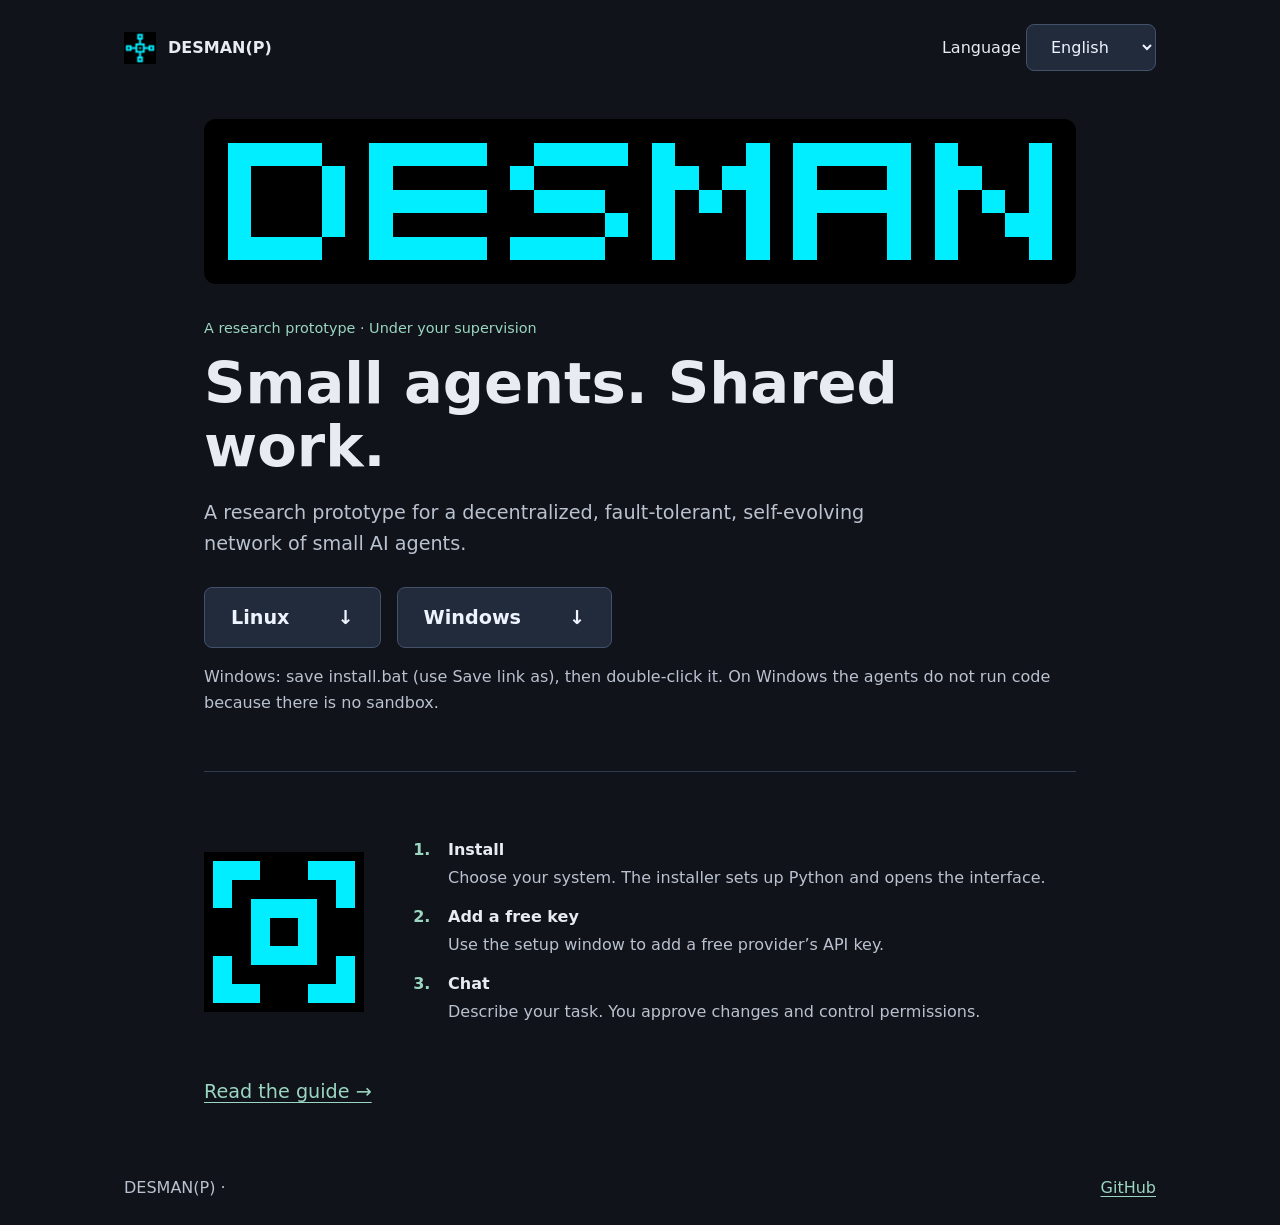
==== site/index.html @ 0e5b9777 "T.3: review fix — the Linux one-liner runs in a subshell whose status is the installer's; the temp f" ====
<!doctype html>
<html lang="en">
<head>
  <meta charset="utf-8">
  <meta name="viewport" content="width=device-width,initial-scale=1">
  <meta name="description" content="DESMAN: a research prototype for a network of small AI agents under human supervision.">
  <title>DESMAN(P)</title>
  <link rel="icon" href="img/logo.png">
  <link rel="stylesheet" href="style.css">
  <script src="app.js" defer></script>
</head>
<body>
  <header><a class="brand" href="#"><img src="img/logo.png" alt="" width="32" height="32">DESMAN(P)</a>
    <label><span data-en="Language" data-ru="Язык">Language</span> <select id="language" aria-label="Language / Язык"><option value="en">English</option><option value="ru">Русский</option></select></label>
  </header>
  <main>
    <img class="banner" src="img/banner.png" alt="DESMAN">
    <p class="eyebrow" data-en="A research prototype · Under your supervision" data-ru="Исследовательский прототип · Под вашим контролем">A research prototype · Under your supervision</p>
    <h1 data-en="Small agents. Shared work." data-ru="Маленькие агенты. Общая работа.">Small agents. Shared work.</h1>
    <p class="intro" data-en="A research prototype for a decentralized, fault-tolerant, self-evolving network of small AI agents." data-ru="Исследовательский прототип децентрализованной, отказоустойчивой, саморазвивающейся сети небольших ИИ-агентов.">A research prototype for a decentralized, fault-tolerant, self-evolving network of small AI agents.</p>
    <div class="downloads">
      <button id="linux" type="button" aria-expanded="false" aria-controls="linux-command">Linux <span aria-hidden="true">↓</span></button>
      <a class="button" href="https://raw.githubusercontent.com/Temporary-Bot-5/DESMAN-P/master/install/install.bat" download="install.bat">Windows <span aria-hidden="true">↓</span></a>
    </div>
    <section id="linux-command" hidden>
      <p data-en="Paste this command into a terminal. It asks before installing uv; --yes skips the question (see the guide)." data-ru="Вставьте команду в терминал. Перед установкой uv появится вопрос; --yes пропускает его (см. руководство).">Paste this command into a terminal. It asks before installing uv; --yes skips the question (see the guide).</p>
      <code id="command">(f="$(mktemp)" &amp;&amp; trap 'rm -f "$f"' EXIT &amp;&amp; curl -fsSL https://raw.githubusercontent.com/Temporary-Bot-5/DESMAN-P/master/install/install.sh -o "$f" &amp;&amp; sh "$f")</code>
      <button id="copy" type="button" data-en="Copy" data-ru="Копировать">Copy</button>
      <p id="copy-status" role="status"></p>
    </section>
    <p class="note" data-en="Windows: save install.bat (use Save link as), then double-click it. On Windows the agents do not run code because there is no sandbox." data-ru="Windows: сохраните install.bat («Сохранить ссылку как»), затем откройте его двойным щелчком. На Windows агенты не запускают код: там нет песочницы.">Windows: save install.bat (use Save link as), then double-click it. On Windows the agents do not run code because there is no sandbox.</p>
    <section class="getting-started" aria-label="Getting started">
      <img class="module" src="img/module.png" alt="DESMAN module portrait" width="160" height="160">
      <ol>
        <li><strong data-en="Install" data-ru="Установите">Install</strong><p data-en="Choose your system. The installer sets up Python and opens the interface." data-ru="Выберите систему. Установщик подготовит Python и откроет интерфейс.">Choose your system. The installer sets up Python and opens the interface.</p></li>
        <li><strong data-en="Add a free key" data-ru="Добавьте бесплатный ключ">Add a free key</strong><p data-en="Use the setup window to add a free provider’s API key." data-ru="Добавьте API-ключ бесплатного провайдера в окне настройки.">Use the setup window to add a free provider’s API key.</p></li>
        <li><strong data-en="Chat" data-ru="Общайтесь">Chat</strong><p data-en="Describe your task. You approve changes and control permissions." data-ru="Опишите задачу. Вы подтверждаете изменения и управляете разрешениями.">Describe your task. You approve changes and control permissions.</p></li>
      </ol>
    </section>
    <a class="guide" href="https://github.com/Temporary-Bot-5/DESMAN-P/blob/master/README.md" data-en="Read the guide →" data-ru="Читать руководство →">Read the guide →</a>
    <noscript><p>Enable JavaScript for language switching and the Linux command. / Включите JavaScript для смены языка и команды Linux.</p><a href="https://github.com/Temporary-Bot-5/DESMAN-P/blob/master/docs/install.md">Installation guide / Установка</a></noscript>
  </main>
  <footer>DESMAN(P) · <a href="https://github.com/Temporary-Bot-5/DESMAN-P">GitHub</a></footer>
</body>
</html>
---- site/style.css ----
:root { color-scheme: dark; font-family: system-ui, sans-serif; background: #10131a; color: #e8ebf1; }
* { box-sizing: border-box; }
body { margin: 0; }
a { color: #9bd6c0; text-underline-offset: .2em; }
header, footer { max-width: 1080px; margin: auto; padding: 24px; display: flex; align-items: center; justify-content: space-between; gap: 16px; }
.brand { display: flex; align-items: center; gap: 12px; color: #e8ebf1; text-decoration: none; font-weight: 750; }
main { max-width: 920px; margin: auto; padding: 24px; }
.banner { display: block; width: 100%; image-rendering: pixelated; border-radius: 12px; }
.eyebrow { color: #9bd6c0; margin-top: 36px; font-size: .9rem; }
h1 { font-size: clamp(2rem, 5vw, 3.6rem); line-height: 1.1; margin: 16px 0; }
.intro { max-width: 680px; font-size: 1.2rem; line-height: 1.6; color: #bac1cf; }
.downloads { display: flex; gap: 16px; margin: 28px 0 16px; }
button, .button, select { font: inherit; border: 1px solid #43516b; border-radius: 8px; background: #222b3c; color: #eef4ff; padding: 12px 20px; cursor: pointer; }
.downloads > * { display: flex; justify-content: space-between; gap: 48px; font-weight: 700; font-size: 1.2rem; text-decoration: none; padding: 18px 26px; }
button:hover, .button:hover { background: #33415a; }
:focus-visible { outline: 3px solid #9bd6c0; outline-offset: 4px; }
.note, li p, footer { color: #bac1cf; line-height: 1.6; }
#linux-command { padding: 20px; background: #1a202c; border-radius: 12px; }
code { display: block; overflow-wrap: anywhere; margin: 18px 0; line-height: 1.7; }
.getting-started { display: flex; gap: 48px; align-items: center; margin-top: 56px; border-top: 1px solid #323c50; padding-top: 36px; }
.module { image-rendering: pixelated; object-fit: contain; }
ol { padding-left: 24px; } li { padding-left: 12px; margin: 16px 0; } li::marker { color: #9bd6c0; font-weight: bold; } li p { margin: 6px 0; }
.guide { display: inline-block; font-size: 1.2rem; margin: 24px 0; }
@media (max-width: 600px) { .downloads { flex-direction: column; } .getting-started { flex-direction: column; gap: 12px; align-items: flex-start; } header { flex-wrap: wrap; } }
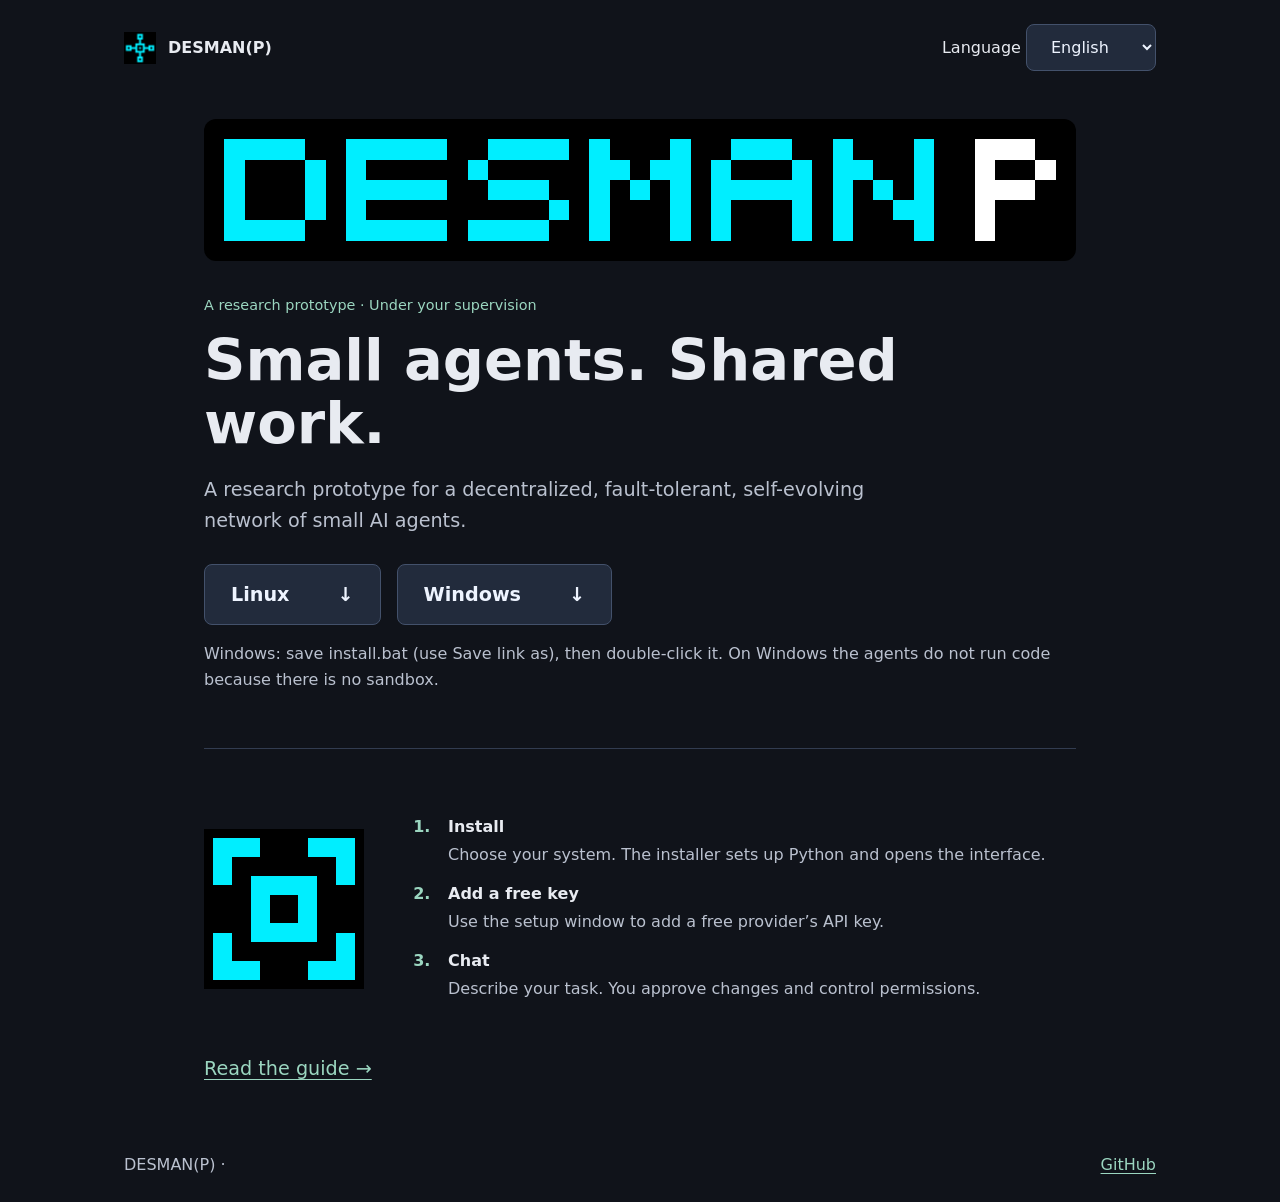
==== commit fa2fb7c9: "T.2j: GUI fixes — pickers that stay open, "only here" in a new chat, provider → model → key, General" ====
--- a/site/index.html
+++ b/site/index.html
@@ -14,7 +14,7 @@
     <label><span data-en="Language" data-ru="Язык">Language</span> <select id="language" aria-label="Language / Язык"><option value="en">English</option><option value="ru">Русский</option></select></label>
   </header>
   <main>
-    <img class="banner" src="img/banner.png" alt="DESMAN">
+    <img class="banner" src="img/banner.png" alt="DESMAN(P)">
     <p class="eyebrow" data-en="A research prototype · Under your supervision" data-ru="Исследовательский прототип · Под вашим контролем">A research prototype · Under your supervision</p>
     <h1 data-en="Small agents. Shared work." data-ru="Маленькие агенты. Общая работа.">Small agents. Shared work.</h1>
     <p class="intro" data-en="A research prototype for a decentralized, fault-tolerant, self-evolving network of small AI agents." data-ru="Исследовательский прототип децентрализованной, отказоустойчивой, саморазвивающейся сети небольших ИИ-агентов.">A research prototype for a decentralized, fault-tolerant, self-evolving network of small AI agents.</p>
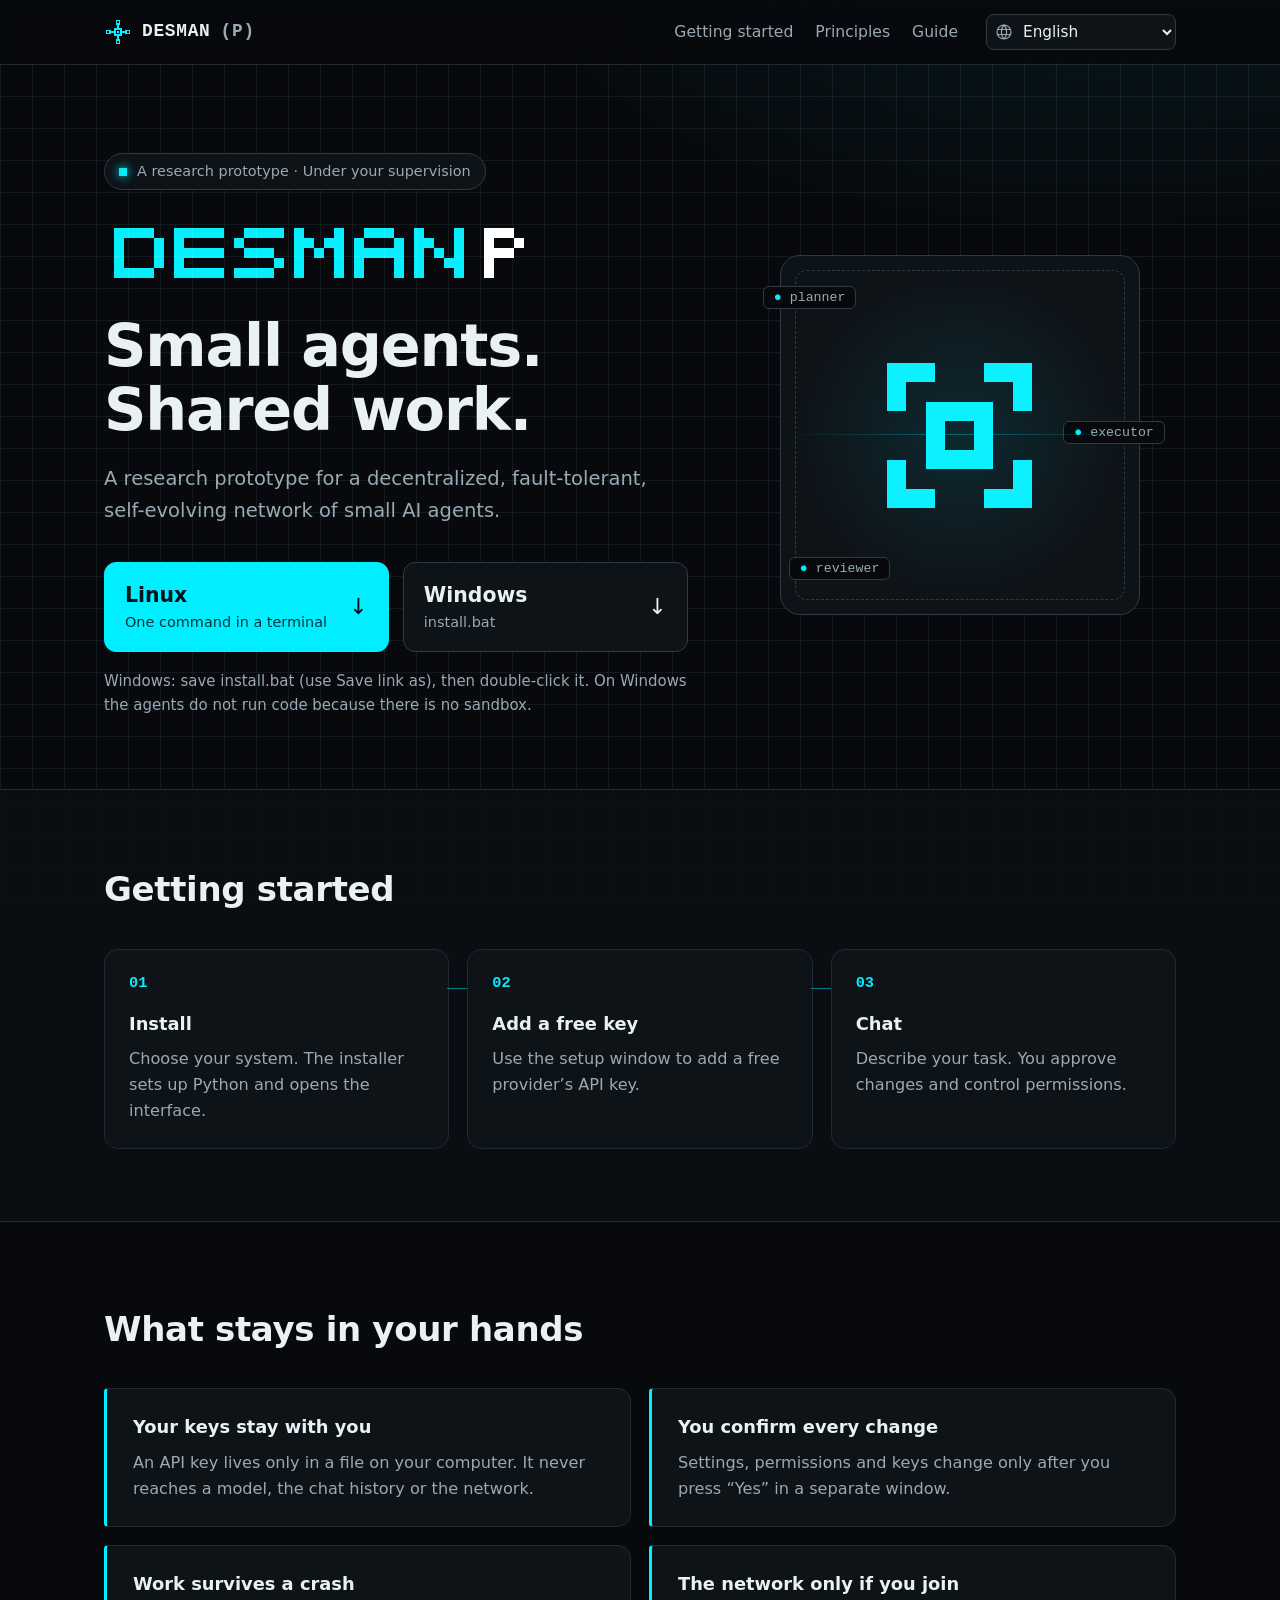
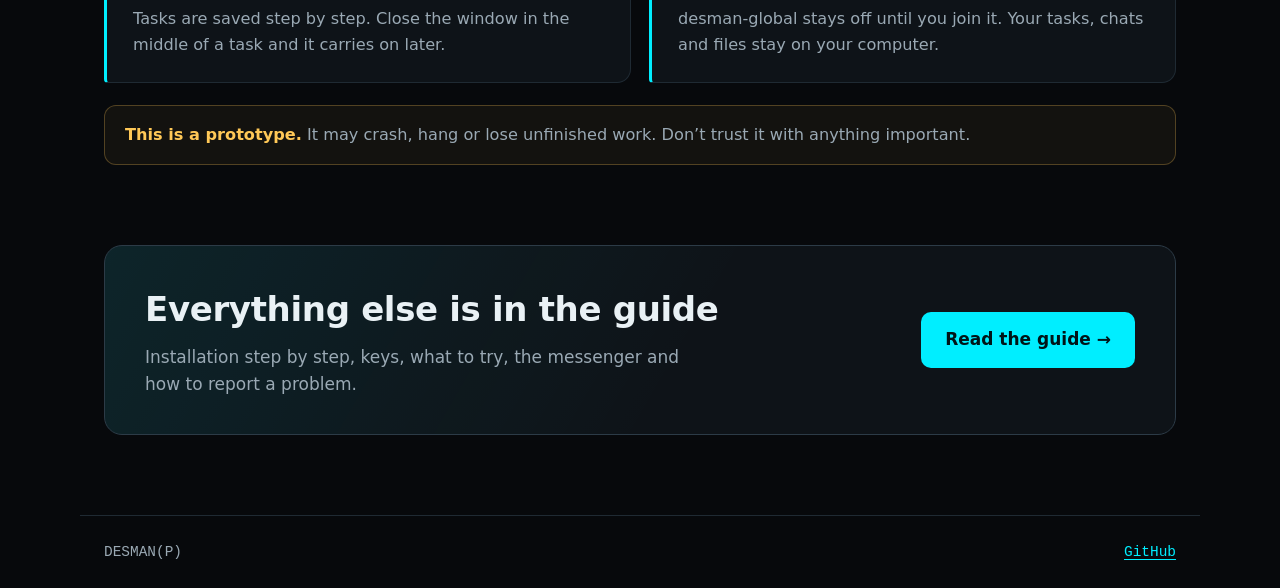
==== commit 78f3f5e9: "T.6s: site redesign in 13 languages, participants' guide in every language The site gets a new look " ====
--- a/site/index.html
+++ b/site/index.html
@@ -4,42 +4,112 @@
   <meta charset="utf-8">
   <meta name="viewport" content="width=device-width,initial-scale=1">
   <meta name="description" content="DESMAN: a research prototype for a network of small AI agents under human supervision.">
+  <meta name="theme-color" content="#07090c">
   <title>DESMAN(P)</title>
   <link rel="icon" href="img/logo.png">
   <link rel="stylesheet" href="style.css">
+  <script src="i18n.js" defer></script>
   <script src="app.js" defer></script>
 </head>
 <body>
-  <header><a class="brand" href="#"><img src="img/logo.png" alt="" width="32" height="32">DESMAN(P)</a>
-    <label><span data-en="Language" data-ru="Язык">Language</span> <select id="language" aria-label="Language / Язык"><option value="en">English</option><option value="ru">Русский</option></select></label>
+  <a class="skip" href="#main" data-i18n="skip">Skip to content</a>
+  <header class="top">
+    <div class="wrap top-row">
+      <a class="brand" href="#"><img src="img/logo.png" alt="" width="28" height="28">DESMAN<span>(P)</span></a>
+      <nav aria-label="Sections">
+        <a href="#start" data-i18n="nav_start">Getting started</a>
+        <a href="#principles" data-i18n="nav_principles">Principles</a>
+        <a class="guide-link" href="https://github.com/Temporary-Bot-5/DESMAN-P/blob/master/docs/guide-en.md" data-i18n="nav_guide">Guide</a>
+      </nav>
+      <label class="language"><span class="sr" data-i18n="language">Language</span>
+        <svg aria-hidden="true" viewBox="0 0 16 16" width="16" height="16"><path d="M8 1a7 7 0 1 0 0 14A7 7 0 0 0 8 1Zm0 0c2 2 2.6 4.3 2.6 7S10 13 8 15M8 1C6 3 5.4 5.3 5.4 8S6 13 8 15M1.5 5.5h13M1.5 10.5h13" fill="none" stroke="currentColor" stroke-width="1.2"/></svg>
+        <select id="language">
+          <option value="en">English</option>
+          <option value="ru">Русский</option>
+          <option value="uk">Українська</option>
+          <option value="de">Deutsch</option>
+          <option value="fr">Français</option>
+          <option value="es">Español</option>
+          <option value="pt">Português (Brasil)</option>
+          <option value="pl">Polski</option>
+          <option value="tr">Türkçe</option>
+          <option value="zh">简体中文</option>
+          <option value="ja">日本語</option>
+          <option value="ko">한국어</option>
+          <option value="hi">हिन्दी</option>
+        </select>
+      </label>
+    </div>
   </header>
-  <main>
-    <img class="banner" src="img/banner.png" alt="DESMAN(P)">
-    <p class="eyebrow" data-en="A research prototype · Under your supervision" data-ru="Исследовательский прототип · Под вашим контролем">A research prototype · Under your supervision</p>
-    <h1 data-en="Small agents. Shared work." data-ru="Маленькие агенты. Общая работа.">Small agents. Shared work.</h1>
-    <p class="intro" data-en="A research prototype for a decentralized, fault-tolerant, self-evolving network of small AI agents." data-ru="Исследовательский прототип децентрализованной, отказоустойчивой, саморазвивающейся сети небольших ИИ-агентов.">A research prototype for a decentralized, fault-tolerant, self-evolving network of small AI agents.</p>
-    <div class="downloads">
-      <button id="linux" type="button" aria-expanded="false" aria-controls="linux-command">Linux <span aria-hidden="true">↓</span></button>
-      <a class="button" href="https://raw.githubusercontent.com/Temporary-Bot-5/DESMAN-P/master/install/install.bat" download="install.bat">Windows <span aria-hidden="true">↓</span></a>
-    </div>
-    <section id="linux-command" hidden>
-      <p data-en="Paste this command into a terminal. It asks before installing uv; --yes skips the question (see the guide)." data-ru="Вставьте команду в терминал. Перед установкой uv появится вопрос; --yes пропускает его (см. руководство).">Paste this command into a terminal. It asks before installing uv; --yes skips the question (see the guide).</p>
-      <code id="command">(f="$(mktemp)" &amp;&amp; trap 'rm -f "$f"' EXIT &amp;&amp; curl -fsSL https://raw.githubusercontent.com/Temporary-Bot-5/DESMAN-P/master/install/install.sh -o "$f" &amp;&amp; sh "$f")</code>
-      <button id="copy" type="button" data-en="Copy" data-ru="Копировать">Copy</button>
-      <p id="copy-status" role="status"></p>
+
+  <main id="main">
+    <section class="hero wrap">
+      <div class="hero-text">
+        <p class="eyebrow"><span class="dot" aria-hidden="true"></span><span data-i18n="eyebrow">A research prototype · Under your supervision</span></p>
+        <h1><img class="wordmark" src="img/banner.png" alt="DESMAN(P)" width="430" height="70"><span data-i18n="title">Small agents. Shared work.</span></h1>
+        <p class="intro" data-i18n="intro">A research prototype for a decentralized, fault-tolerant, self-evolving network of small AI agents.</p>
+        <div class="downloads">
+          <button id="linux" class="download" type="button" aria-expanded="false" aria-controls="linux-command">
+            <span class="os">Linux</span><span class="meta" data-i18n="linux_meta">One command in a terminal</span><span class="arrow" aria-hidden="true">↓</span>
+          </button>
+          <a class="download" href="https://raw.githubusercontent.com/Temporary-Bot-5/DESMAN-P/master/install/install.bat" download="install.bat">
+            <span class="os">Windows</span><span class="meta">install.bat</span><span class="arrow" aria-hidden="true">↓</span>
+          </a>
+        </div>
+        <div id="linux-command" class="terminal" hidden>
+          <p data-i18n="linux_text">Paste this command into a terminal. It asks before installing uv; --yes skips the question (see the guide).</p>
+          <div class="command-row">
+            <code id="command">(f="$(mktemp)" &amp;&amp; trap 'rm -f "$f"' EXIT &amp;&amp; curl -fsSL https://raw.githubusercontent.com/Temporary-Bot-5/DESMAN-P/master/install/install.sh -o "$f" &amp;&amp; sh "$f")</code>
+            <button id="copy" type="button" data-i18n="copy">Copy</button>
+          </div>
+          <p id="copy-status" class="status" role="status"></p>
+        </div>
+        <p class="note" data-i18n="windows_note">Windows: save install.bat (use Save link as), then double-click it. On Windows the agents do not run code because there is no sandbox.</p>
+      </div>
+      <figure class="hero-art" aria-hidden="true">
+        <div class="frame">
+          <img src="img/module.png" alt="" width="17" height="17">
+          <span class="tag t1">planner</span><span class="tag t2">executor</span><span class="tag t3">reviewer</span>
+        </div>
+      </figure>
     </section>
-    <p class="note" data-en="Windows: save install.bat (use Save link as), then double-click it. On Windows the agents do not run code because there is no sandbox." data-ru="Windows: сохраните install.bat («Сохранить ссылку как»), затем откройте его двойным щелчком. На Windows агенты не запускают код: там нет песочницы.">Windows: save install.bat (use Save link as), then double-click it. On Windows the agents do not run code because there is no sandbox.</p>
-    <section class="getting-started" aria-label="Getting started">
-      <img class="module" src="img/module.png" alt="DESMAN module portrait" width="160" height="160">
-      <ol>
-        <li><strong data-en="Install" data-ru="Установите">Install</strong><p data-en="Choose your system. The installer sets up Python and opens the interface." data-ru="Выберите систему. Установщик подготовит Python и откроет интерфейс.">Choose your system. The installer sets up Python and opens the interface.</p></li>
-        <li><strong data-en="Add a free key" data-ru="Добавьте бесплатный ключ">Add a free key</strong><p data-en="Use the setup window to add a free provider’s API key." data-ru="Добавьте API-ключ бесплатного провайдера в окне настройки.">Use the setup window to add a free provider’s API key.</p></li>
-        <li><strong data-en="Chat" data-ru="Общайтесь">Chat</strong><p data-en="Describe your task. You approve changes and control permissions." data-ru="Опишите задачу. Вы подтверждаете изменения и управляете разрешениями.">Describe your task. You approve changes and control permissions.</p></li>
-      </ol>
+
+    <section id="start" class="band">
+      <div class="wrap">
+        <h2 data-i18n="steps_title">Getting started</h2>
+        <ol class="steps">
+          <li><span class="num" aria-hidden="true">01</span><h3 data-i18n="step1">Install</h3><p data-i18n="step1_text">Choose your system. The installer sets up Python and opens the interface.</p></li>
+          <li><span class="num" aria-hidden="true">02</span><h3 data-i18n="step2">Add a free key</h3><p data-i18n="step2_text">Use the setup window to add a free provider’s API key.</p></li>
+          <li><span class="num" aria-hidden="true">03</span><h3 data-i18n="step3">Chat</h3><p data-i18n="step3_text">Describe your task. You approve changes and control permissions.</p></li>
+        </ol>
+      </div>
     </section>
-    <a class="guide" href="https://github.com/Temporary-Bot-5/DESMAN-P/blob/master/README.md" data-en="Read the guide →" data-ru="Читать руководство →">Read the guide →</a>
-    <noscript><p>Enable JavaScript for language switching and the Linux command. / Включите JavaScript для смены языка и команды Linux.</p><a href="https://github.com/Temporary-Bot-5/DESMAN-P/blob/master/docs/install.md">Installation guide / Установка</a></noscript>
+
+    <section id="principles" class="wrap">
+      <h2 data-i18n="principles_title">What stays in your hands</h2>
+      <div class="cards">
+        <article><h3 data-i18n="keys">Your keys stay with you</h3><p data-i18n="keys_text">An API key lives only in a file on your computer. It never reaches a model, the chat history or the network.</p></article>
+        <article><h3 data-i18n="confirm">You confirm every change</h3><p data-i18n="confirm_text">Settings, permissions and keys change only after you press “Yes” in a separate window.</p></article>
+        <article><h3 data-i18n="resume">Work survives a crash</h3><p data-i18n="resume_text">Tasks are saved step by step. Close the window in the middle of a task and it carries on later.</p></article>
+        <article><h3 data-i18n="network">The network only if you join</h3><p data-i18n="network_text">desman-global stays off until you join it. Your tasks, chats and files stay on your computer.</p></article>
+      </div>
+      <p class="warning"><strong data-i18n="warning_title">This is a prototype.</strong> <span data-i18n="warning_text">It may crash, hang or lose unfinished work. Don’t trust it with anything important.</span></p>
+    </section>
+
+    <section class="wrap">
+      <div class="guide">
+        <div>
+          <h2 data-i18n="guide_title">Everything else is in the guide</h2>
+          <p data-i18n="guide_text">Installation step by step, keys, what to try, the messenger and how to report a problem.</p>
+        </div>
+        <a class="cta guide-link" href="https://github.com/Temporary-Bot-5/DESMAN-P/blob/master/docs/guide-en.md" data-i18n="guide_link">Read the guide →</a>
+      </div>
+    </section>
+    <noscript><p class="wrap">Enable JavaScript for other languages and the Linux command. <a href="https://github.com/Temporary-Bot-5/DESMAN-P/blob/master/docs/install.md">Installation</a></p></noscript>
   </main>
-  <footer>DESMAN(P) · <a href="https://github.com/Temporary-Bot-5/DESMAN-P">GitHub</a></footer>
+  <footer class="wrap">
+    <span>DESMAN(P)</span>
+    <a href="https://github.com/Temporary-Bot-5/DESMAN-P">GitHub</a>
+  </footer>
 </body>
 </html>
--- a/site/style.css
+++ b/site/style.css
@@ -1,24 +1,155 @@
-:root { color-scheme: dark; font-family: system-ui, sans-serif; background: #10131a; color: #e8ebf1; }
+/* DESMAN(P) site: the app's pixel look — black, cyan #00eeff, white. */
+:root {
+  color-scheme: dark;
+  --bg: #07090c;
+  --surface: #0e1318;
+  --surface-2: #141b22;
+  --line: #1f2a33;
+  --line-strong: #2c3b47;
+  --text: #e9f1f5;
+  --muted: #9aa9b4;
+  --accent: #00eeff;
+  --accent-dim: #00eeff1f;
+  --warn: #ffc857;
+  --mono: ui-monospace, "SFMono-Regular", "Cascadia Mono", Consolas, monospace;
+  font: 17px/1.6 system-ui, -apple-system, "Segoe UI", "Noto Sans", sans-serif;
+  background: var(--bg);
+  color: var(--text);
+}
 * { box-sizing: border-box; }
-body { margin: 0; }
-a { color: #9bd6c0; text-underline-offset: .2em; }
-header, footer { max-width: 1080px; margin: auto; padding: 24px; display: flex; align-items: center; justify-content: space-between; gap: 16px; }
-.brand { display: flex; align-items: center; gap: 12px; color: #e8ebf1; text-decoration: none; font-weight: 750; }
-main { max-width: 920px; margin: auto; padding: 24px; }
-.banner { display: block; width: 100%; image-rendering: pixelated; border-radius: 12px; }
-.eyebrow { color: #9bd6c0; margin-top: 36px; font-size: .9rem; }
-h1 { font-size: clamp(2rem, 5vw, 3.6rem); line-height: 1.1; margin: 16px 0; }
-.intro { max-width: 680px; font-size: 1.2rem; line-height: 1.6; color: #bac1cf; }
-.downloads { display: flex; gap: 16px; margin: 28px 0 16px; }
-button, .button, select { font: inherit; border: 1px solid #43516b; border-radius: 8px; background: #222b3c; color: #eef4ff; padding: 12px 20px; cursor: pointer; }
-.downloads > * { display: flex; justify-content: space-between; gap: 48px; font-weight: 700; font-size: 1.2rem; text-decoration: none; padding: 18px 26px; }
-button:hover, .button:hover { background: #33415a; }
-:focus-visible { outline: 3px solid #9bd6c0; outline-offset: 4px; }
-.note, li p, footer { color: #bac1cf; line-height: 1.6; }
-#linux-command { padding: 20px; background: #1a202c; border-radius: 12px; }
-code { display: block; overflow-wrap: anywhere; margin: 18px 0; line-height: 1.7; }
-.getting-started { display: flex; gap: 48px; align-items: center; margin-top: 56px; border-top: 1px solid #323c50; padding-top: 36px; }
-.module { image-rendering: pixelated; object-fit: contain; }
-ol { padding-left: 24px; } li { padding-left: 12px; margin: 16px 0; } li::marker { color: #9bd6c0; font-weight: bold; } li p { margin: 6px 0; }
-.guide { display: inline-block; font-size: 1.2rem; margin: 24px 0; }
-@media (max-width: 600px) { .downloads { flex-direction: column; } .getting-started { flex-direction: column; gap: 12px; align-items: flex-start; } header { flex-wrap: wrap; } }
+body {
+  margin: 0;
+  background:
+    radial-gradient(900px 480px at 85% -10%, #00eeff14, transparent 70%),
+    linear-gradient(#1f2a3380 1px, transparent 1px) 0 0 / 32px 32px,
+    linear-gradient(90deg, #1f2a3380 1px, transparent 1px) 0 0 / 32px 32px,
+    var(--bg);
+  background-attachment: fixed;
+  overflow-x: hidden;
+}
+body::before { /* fade the grid out below the first screen */
+  content: ""; position: fixed; inset: 0; z-index: -1;
+  background: linear-gradient(transparent 0, var(--bg) 80vh);
+  pointer-events: none;
+}
+main, footer { position: relative; }
+img { image-rendering: pixelated; mix-blend-mode: screen; } /* the pixel art is drawn on black */
+a { color: var(--accent); text-underline-offset: .22em; }
+:focus-visible { outline: 2px solid var(--accent); outline-offset: 3px; border-radius: 4px; }
+.wrap { max-width: 1120px; margin: 0 auto; padding-inline: 24px; }
+.sr { position: absolute; width: 1px; height: 1px; overflow: hidden; clip: rect(0 0 0 0); white-space: nowrap; }
+.skip { position: absolute; left: 16px; top: -48px; background: var(--accent); color: #000; padding: 8px 14px; border-radius: 6px; z-index: 10; }
+.skip:focus { top: 12px; }
+
+/* Header */
+.top { position: sticky; top: 0; z-index: 5; background: #07090cd9; backdrop-filter: blur(10px); border-bottom: 1px solid var(--line); }
+.top-row { display: flex; align-items: center; gap: 28px; height: 64px; }
+.brand { display: flex; align-items: center; gap: 10px; color: var(--text); text-decoration: none; font: 700 1.05rem/1 var(--mono); letter-spacing: .04em; }
+.brand span { color: var(--muted); }
+nav { display: flex; gap: 22px; margin-left: auto; }
+nav a { color: var(--muted); text-decoration: none; font-size: .92rem; }
+nav a:hover { color: var(--text); }
+.language { position: relative; display: flex; align-items: center; color: var(--muted); }
+.language svg { position: absolute; left: 10px; pointer-events: none; }
+select {
+  font: inherit; font-size: .9rem; color: var(--text); background: var(--surface); cursor: pointer;
+  border: 1px solid var(--line-strong); border-radius: 8px; padding: 7px 12px 7px 32px; max-width: 190px;
+}
+select:hover { border-color: var(--accent); }
+
+/* Hero */
+.hero { display: grid; grid-template-columns: minmax(0, 1.35fr) minmax(0, 1fr); gap: 56px; align-items: center; padding-block: 88px 72px; }
+.eyebrow { display: inline-flex; align-items: center; gap: 10px; margin: 0 0 28px; padding: 6px 14px; border: 1px solid var(--line-strong); border-radius: 999px; background: var(--surface); color: var(--muted); font-size: .85rem; }
+.dot { width: 8px; height: 8px; background: var(--accent); box-shadow: 0 0 10px var(--accent); animation: blink 2.4s steps(2, jump-none) infinite; }
+@keyframes blink { 50% { opacity: .25; } }
+h1 { margin: 0; font-size: clamp(2.1rem, 4.6vw, 3.5rem); line-height: 1.08; letter-spacing: -.02em; font-weight: 750; }
+.wordmark { display: block; width: min(100%, 430px); height: auto; margin-bottom: 26px; }
+.intro { max-width: 600px; margin: 22px 0 0; font-size: 1.15rem; color: var(--muted); }
+.downloads { display: grid; grid-template-columns: repeat(2, minmax(0, 290px)); gap: 14px; margin-top: 36px; }
+.download {
+  display: grid; grid-template-columns: 1fr auto; grid-template-rows: auto auto; align-items: center; column-gap: 16px;
+  padding: 16px 20px; border-radius: 12px; border: 1px solid var(--line-strong); background: var(--surface);
+  color: var(--text); text-decoration: none; text-align: left; font: inherit; cursor: pointer;
+  transition: border-color .15s, background .15s, transform .15s;
+}
+.download:hover { border-color: var(--accent); background: var(--surface-2); transform: translateY(-1px); }
+#linux .meta { font-family: inherit; }
+.download:first-child { background: var(--accent); border-color: var(--accent); color: #001417; }
+.download:first-child .meta { color: #00363d; }
+.download:first-child:hover { background: #5ff5ff; }
+.os { font-weight: 750; font-size: 1.2rem; }
+.meta { grid-row: 2; font-size: .85rem; color: var(--muted); }
+.arrow { grid-row: 1 / 3; grid-column: 2; font-size: 1.3rem; }
+#linux[aria-expanded="true"] .arrow { transform: rotate(180deg); }
+.terminal { margin-top: 16px; padding: 18px 20px; border: 1px solid var(--line-strong); border-radius: 12px; background: #000; max-width: 640px; }
+.terminal p { margin: 0; color: var(--muted); font-size: .92rem; }
+.command-row { display: flex; gap: 12px; align-items: flex-start; margin-top: 14px; }
+code { flex: 1; min-width: 0; font: .86rem/1.7 var(--mono); color: var(--accent); overflow-wrap: anywhere; }
+code::before { content: "$ "; color: var(--muted); }
+#copy { flex: none; font: inherit; font-size: .85rem; padding: 6px 14px; border-radius: 8px; border: 1px solid var(--line-strong); background: var(--surface-2); color: var(--text); cursor: pointer; }
+#copy:hover { border-color: var(--accent); }
+.terminal .status { margin-top: 8px; color: var(--accent); min-height: 1.2em; font-size: .85rem; }
+.note { max-width: 600px; margin: 18px 0 0; font-size: .88rem; color: var(--muted); }
+
+.hero-art { margin: 0; display: flex; justify-content: center; }
+.frame {
+  position: relative; width: min(100%, 360px); aspect-ratio: 1; display: grid; place-items: center;
+  border: 1px solid var(--line-strong); border-radius: 20px;
+  background: radial-gradient(circle at 50% 50%, #00eeff1a, transparent 65%), var(--surface);
+}
+.frame::before, .frame::after { content: ""; position: absolute; inset: 14px; border: 1px dashed var(--line-strong); border-radius: 12px; }
+.frame::after { inset: auto 0 50%; height: 1px; border: 0; background: linear-gradient(90deg, transparent, #00eeff55, transparent); animation: scan 4s ease-in-out infinite; }
+@keyframes scan { 0%, 100% { transform: translateY(-110px); opacity: 0; } 50% { transform: translateY(110px); opacity: 1; } }
+.frame img { width: 46%; height: auto; }
+.tag { position: absolute; padding: 3px 10px; border: 1px solid var(--line-strong); border-radius: 6px; background: var(--bg); color: var(--muted); font: .78rem var(--mono); }
+.tag::before { content: "● "; color: var(--accent); }
+.t1 { top: 30px; left: -18px; } .t2 { top: 46%; right: -26px; } .t3 { bottom: 34px; left: 8px; }
+
+/* Sections */
+h2 { margin: 0 0 32px; font-size: clamp(1.5rem, 3vw, 2rem); letter-spacing: -.01em; }
+h3 { margin: 0 0 8px; font-size: 1.05rem; }
+section p { margin: 0; }
+.band { padding-block: 72px; border-block: 1px solid var(--line); background: #0b0f13e6; }
+.steps { list-style: none; margin: 0; padding: 0; display: grid; grid-template-columns: repeat(3, minmax(0, 1fr)); gap: 18px; counter-reset: none; }
+.steps li { position: relative; padding: 24px; border: 1px solid var(--line); border-radius: 14px; background: var(--surface); }
+.steps li:not(:last-child)::after { content: ""; position: absolute; top: 38px; right: -19px; width: 20px; height: 1px; background: var(--accent); opacity: .5; }
+.num { display: block; margin-bottom: 18px; font: 700 .9rem var(--mono); color: var(--accent); }
+.steps p, .cards p { color: var(--muted); font-size: .95rem; }
+
+#principles { padding-block: 80px 40px; }
+.cards { display: grid; grid-template-columns: repeat(2, minmax(0, 1fr)); gap: 18px; }
+.cards article { padding: 24px 24px 24px 26px; border: 1px solid var(--line); border-left: 3px solid var(--accent); border-radius: 4px 14px 14px 4px; background: var(--surface); }
+.warning { margin-top: 22px; padding: 16px 20px; border: 1px solid #ffc85744; border-radius: 12px; background: #ffc8570d; color: var(--muted); font-size: .95rem; }
+.warning strong { color: var(--warn); }
+
+.guide {
+  display: flex; align-items: center; justify-content: space-between; gap: 32px; margin-block: 40px 80px; padding: 36px 40px;
+  border: 1px solid var(--line-strong); border-radius: 18px;
+  background: linear-gradient(120deg, #00eeff14, transparent 55%), var(--surface);
+}
+.guide h2 { margin-bottom: 8px; }
+.guide p { color: var(--muted); max-width: 560px; }
+.cta { flex: none; padding: 14px 24px; border-radius: 10px; background: var(--accent); color: #001417; font-weight: 700; text-decoration: none; white-space: nowrap; }
+.cta:hover { background: #5ff5ff; }
+
+footer { display: flex; justify-content: space-between; gap: 16px; padding-block: 28px; border-top: 1px solid var(--line); color: var(--muted); font: .85rem var(--mono); }
+
+@media (max-width: 900px) {
+  .hero { grid-template-columns: 1fr; padding-block: 56px 48px; gap: 40px; }
+  .hero-art { display: none; }
+  .steps { grid-template-columns: 1fr; }
+  .steps li:not(:last-child)::after { display: none; }
+  .guide { flex-direction: column; align-items: flex-start; padding: 28px; }
+  .cta { white-space: normal; }
+}
+@media (max-width: 640px) {
+  .wrap { padding-inline: 16px; }
+  nav { display: none; }
+  .language { margin-left: auto; }
+  .downloads, .cards { grid-template-columns: 1fr; }
+  .command-row { flex-direction: column; }
+}
+@media (prefers-reduced-motion: reduce) {
+  .dot, .frame::after { animation: none; }
+  .download { transition: none; }
+}
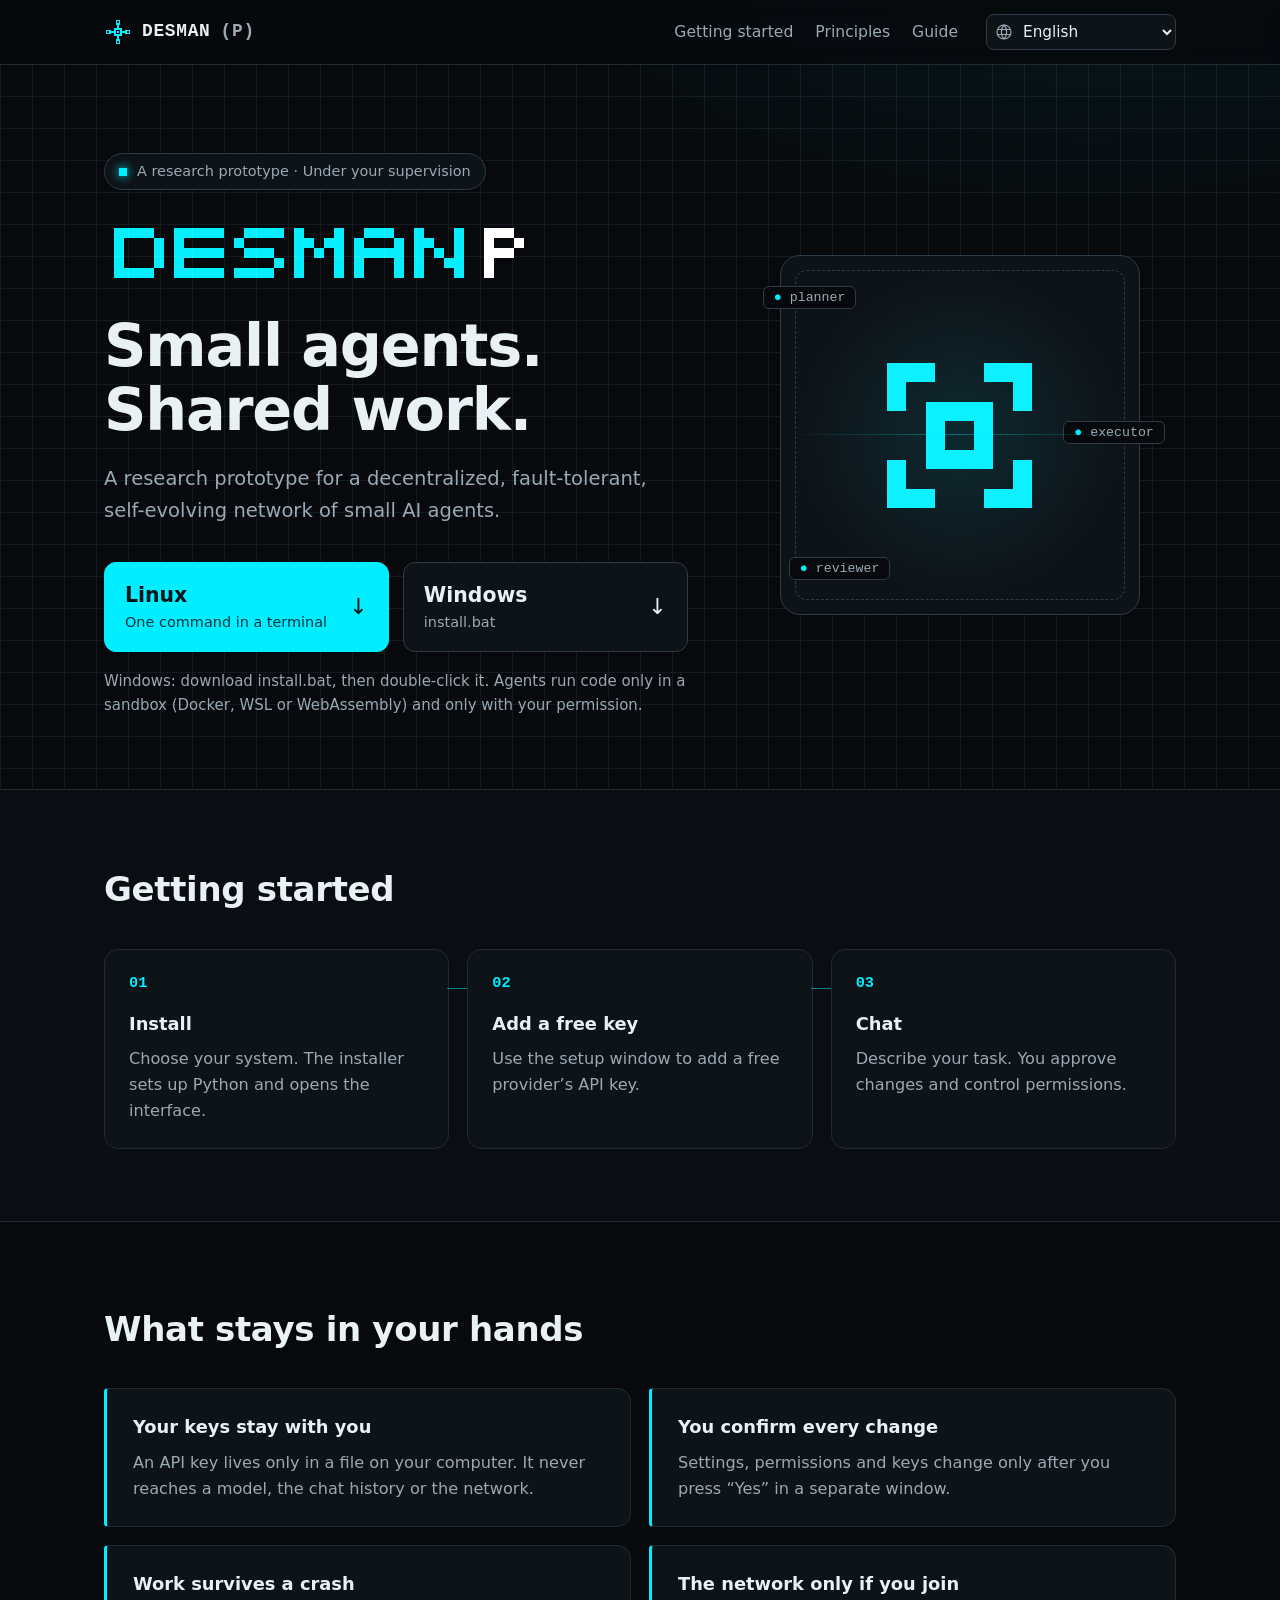
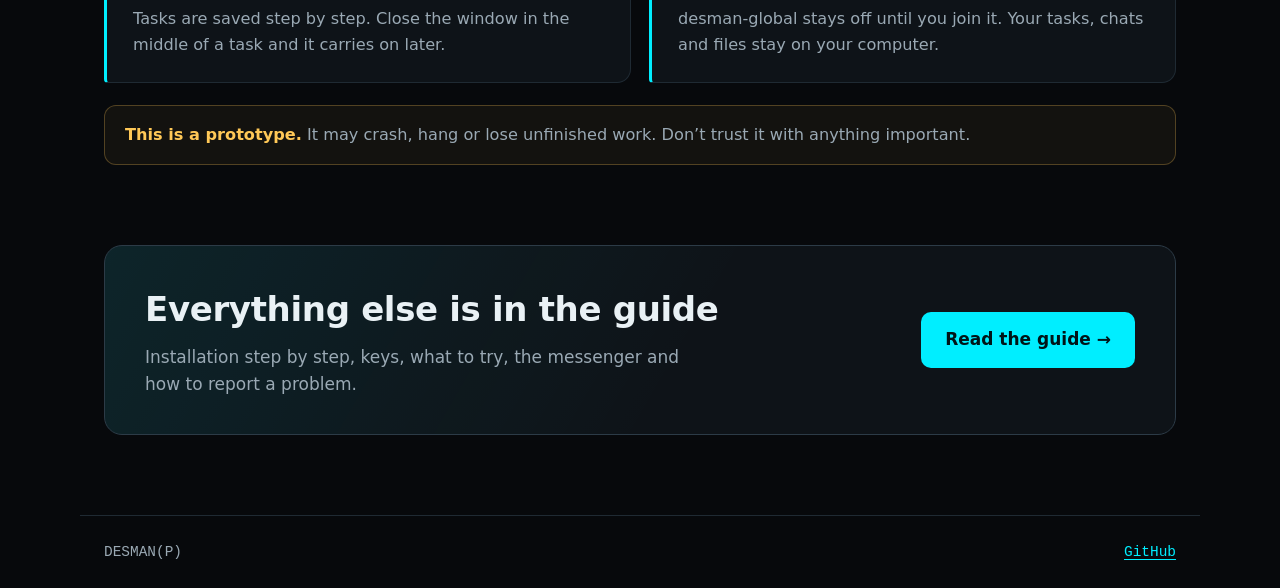
==== commit a654a32d: "Site and install guide: Windows runs code in a sandbox too The note said Windows has no sandbox; sin" ====
--- a/site/index.html
+++ b/site/index.html
@@ -52,7 +52,7 @@
           <button id="linux" class="download" type="button" aria-expanded="false" aria-controls="linux-command">
             <span class="os">Linux</span><span class="meta" data-i18n="linux_meta">One command in a terminal</span><span class="arrow" aria-hidden="true">↓</span>
           </button>
-          <a class="download" href="https://raw.githubusercontent.com/Temporary-Bot-5/DESMAN-P/master/install/install.bat" download="install.bat">
+          <a class="download" href="install.bat" download="install.bat">
             <span class="os">Windows</span><span class="meta">install.bat</span><span class="arrow" aria-hidden="true">↓</span>
           </a>
         </div>
@@ -64,7 +64,7 @@
           </div>
           <p id="copy-status" class="status" role="status"></p>
         </div>
-        <p class="note" data-i18n="windows_note">Windows: save install.bat (use Save link as), then double-click it. On Windows the agents do not run code because there is no sandbox.</p>
+        <p class="note" data-i18n="windows_note">Windows: download install.bat, then double-click it. Agents run code only in a sandbox (Docker, WSL or WebAssembly) and only with your permission.</p>
       </div>
       <figure class="hero-art" aria-hidden="true">
         <div class="frame">
@@ -105,7 +105,7 @@
         <a class="cta guide-link" href="https://github.com/Temporary-Bot-5/DESMAN-P/blob/master/docs/guide-en.md" data-i18n="guide_link">Read the guide →</a>
       </div>
     </section>
-    <noscript><p class="wrap">Enable JavaScript for other languages and the Linux command. <a href="https://github.com/Temporary-Bot-5/DESMAN-P/blob/master/docs/install.md">Installation</a></p></noscript>
+    <noscript><p class="wrap">Enable JavaScript for other languages and the Linux command. / Включите JavaScript для других языков и команды Linux. <a href="https://github.com/Temporary-Bot-5/DESMAN-P/blob/master/docs/guide-en.md">Guide</a> · <a href="https://github.com/Temporary-Bot-5/DESMAN-P/blob/master/docs/guide-ru.md">Руководство</a></p></noscript>
   </main>
   <footer class="wrap">
     <span>DESMAN(P)</span>
--- a/site/style.css
+++ b/site/style.css
@@ -62,6 +62,8 @@
 .eyebrow { display: inline-flex; align-items: center; gap: 10px; margin: 0 0 28px; padding: 6px 14px; border: 1px solid var(--line-strong); border-radius: 999px; background: var(--surface); color: var(--muted); font-size: .85rem; }
 .dot { width: 8px; height: 8px; background: var(--accent); box-shadow: 0 0 10px var(--accent); animation: blink 2.4s steps(2, jump-none) infinite; }
 @keyframes blink { 50% { opacity: .25; } }
+h1, h2 { text-wrap: balance; }
+:lang(ko) { word-break: keep-all; }
 h1 { margin: 0; font-size: clamp(2.1rem, 4.6vw, 3.5rem); line-height: 1.08; letter-spacing: -.02em; font-weight: 750; }
 .wordmark { display: block; width: min(100%, 430px); height: auto; margin-bottom: 26px; }
 .intro { max-width: 600px; margin: 22px 0 0; font-size: 1.15rem; color: var(--muted); }
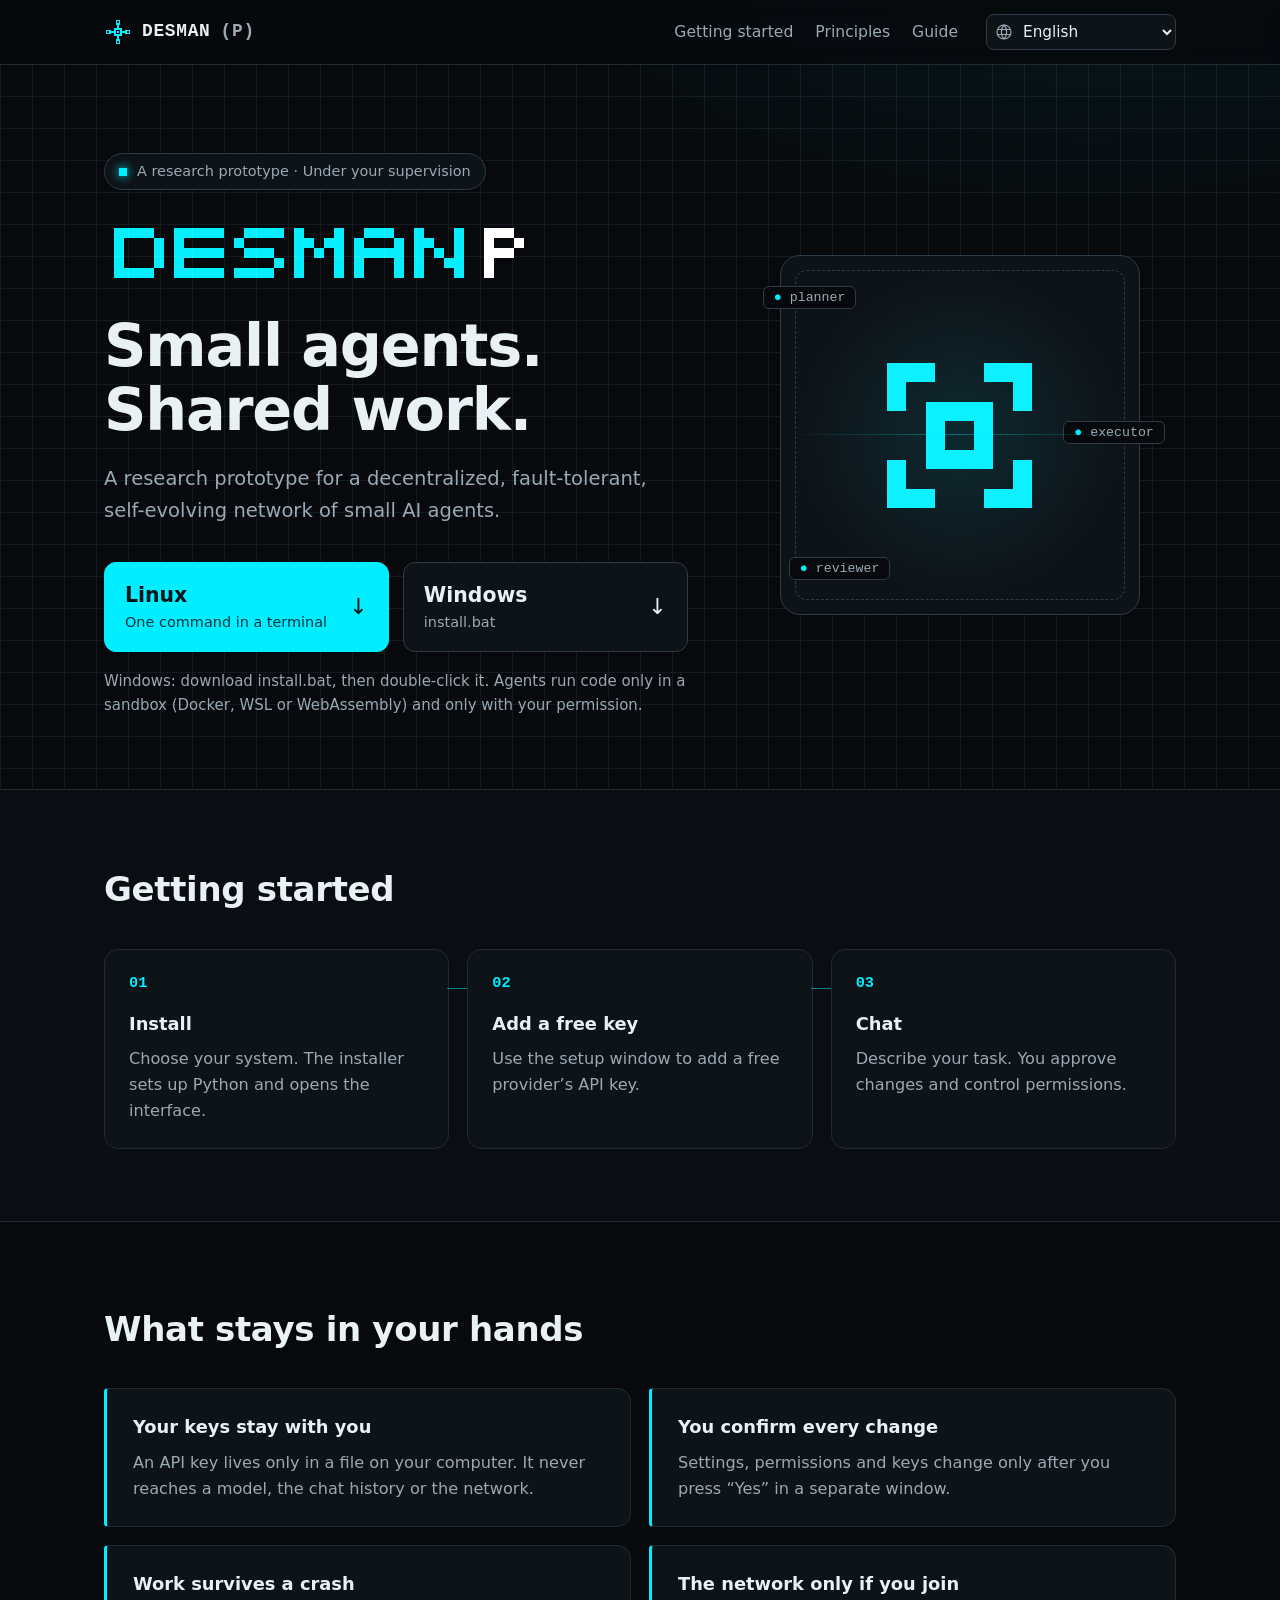
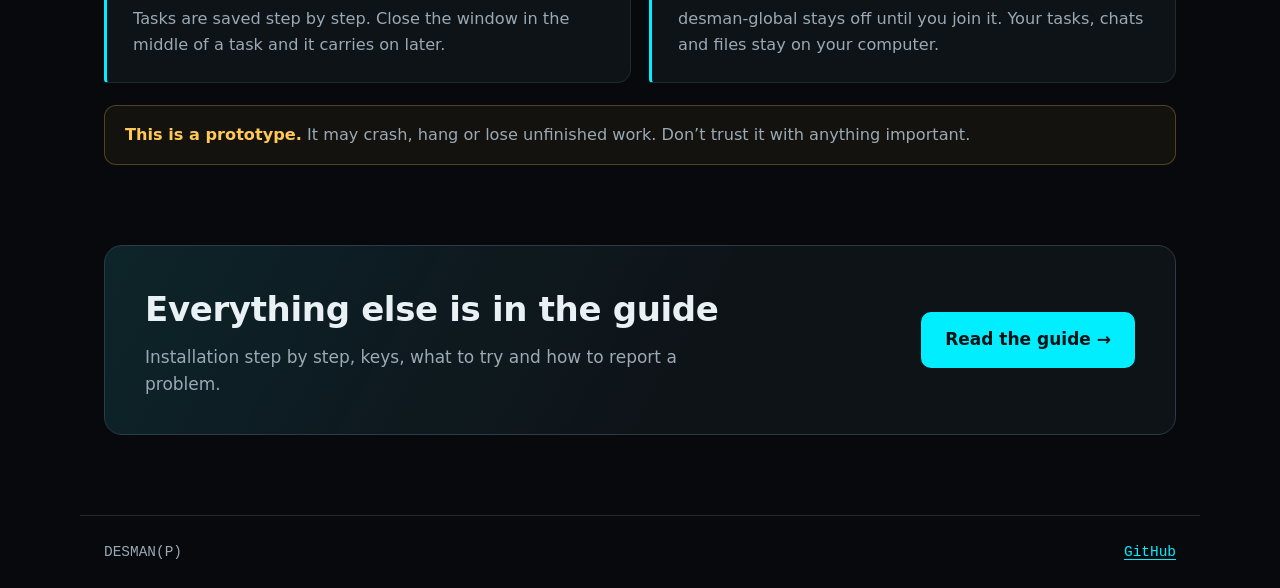
==== commit 58c46228: "T.6zc: NVIDIA key check makes a real call, free text without quotes, chat offers bug reports, messen" ====
--- a/site/index.html
+++ b/site/index.html
@@ -100,7 +100,7 @@
       <div class="guide">
         <div>
           <h2 data-i18n="guide_title">Everything else is in the guide</h2>
-          <p data-i18n="guide_text">Installation step by step, keys, what to try, the messenger and how to report a problem.</p>
+          <p data-i18n="guide_text">Installation step by step, keys, what to try and how to report a problem.</p>
         </div>
         <a class="cta guide-link" href="https://github.com/Temporary-Bot-5/DESMAN-P/blob/master/docs/guide-en.md" data-i18n="guide_link">Read the guide →</a>
       </div>
